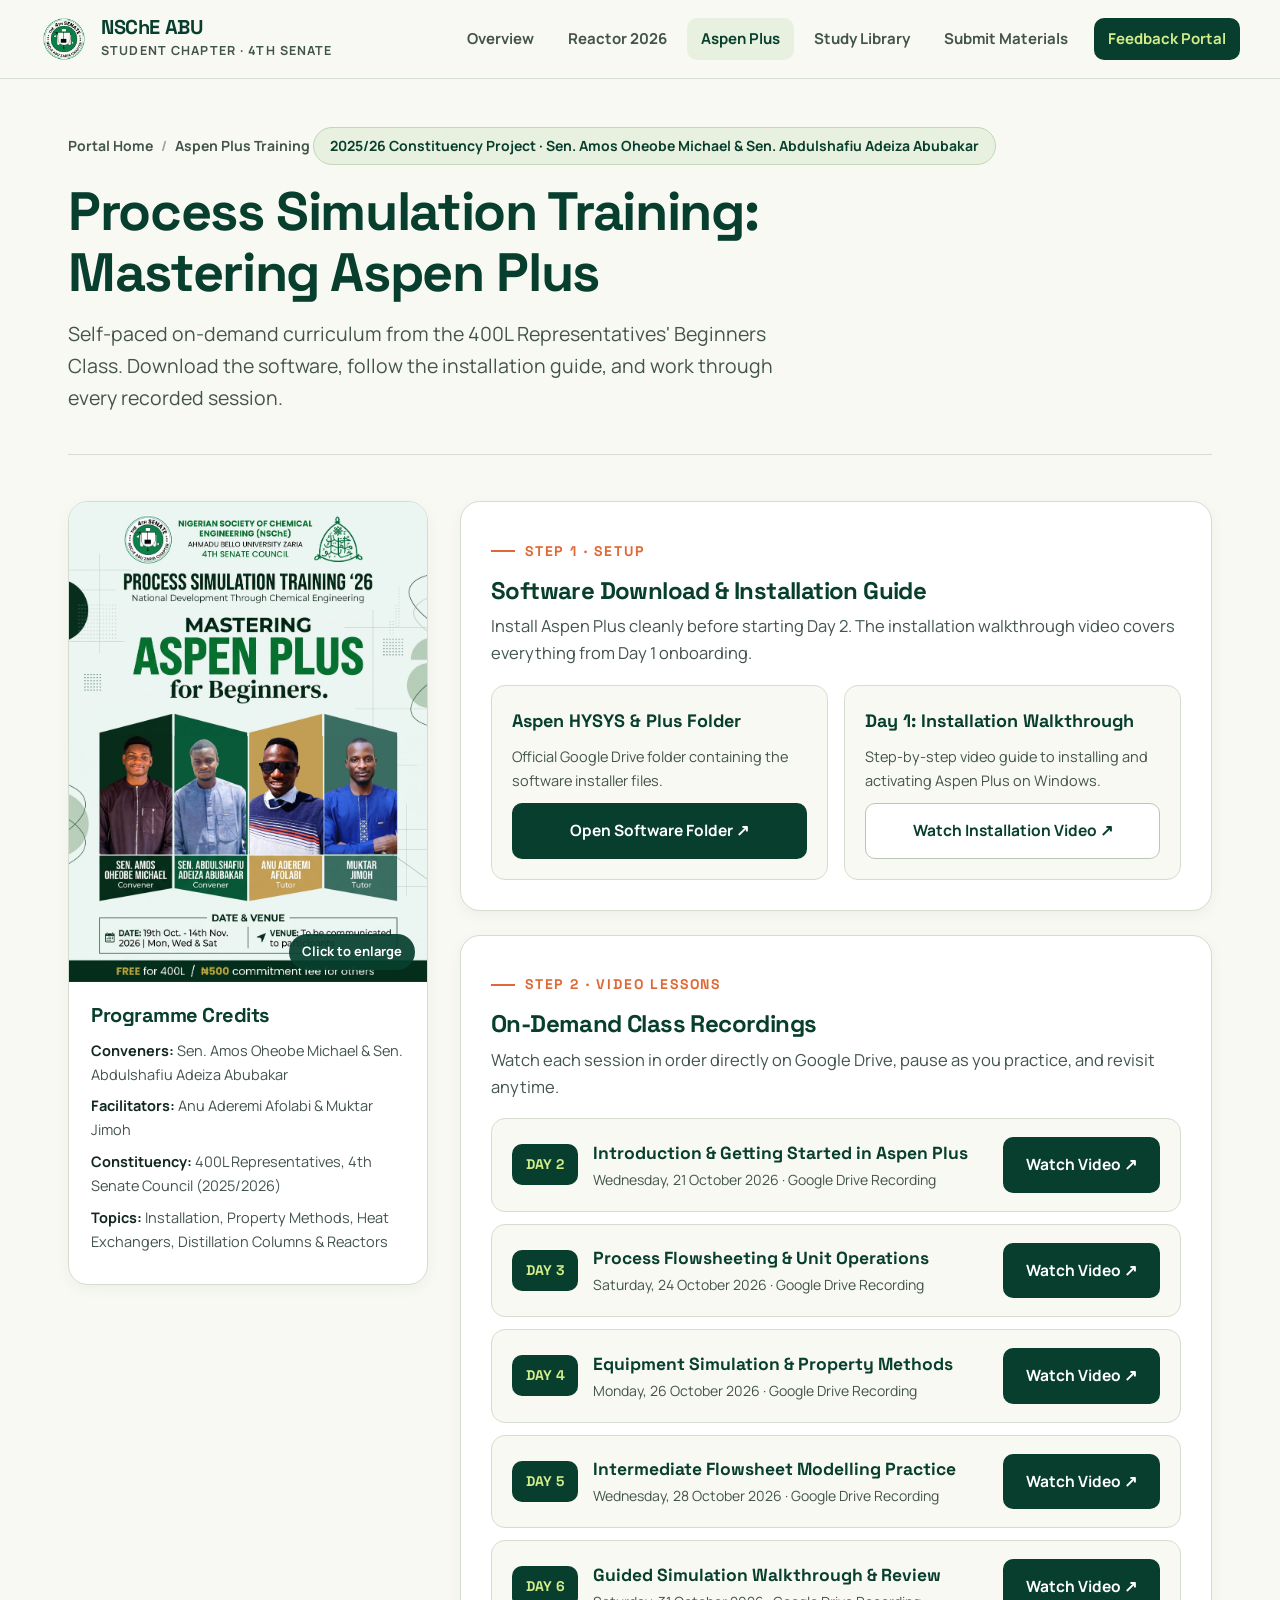
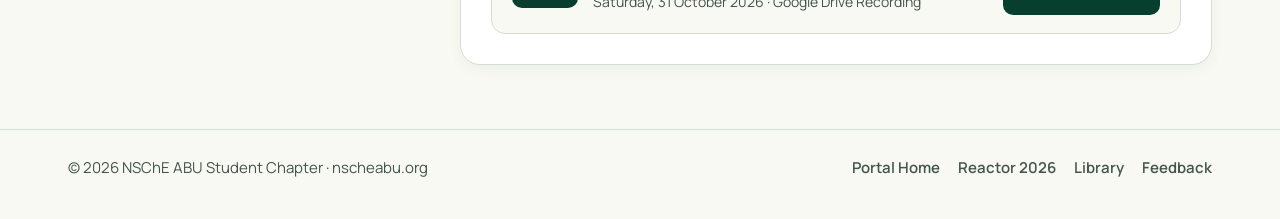
==== aspen.html @ cc76422b "Build multi-page NSChE ABU platform with live share flyer, Networker catalogue, and R2 submission po" ====
<!DOCTYPE html>
<html lang="en">
<head>
  <meta charset="UTF-8">
  <meta name="viewport" content="width=device-width, initial-scale=1.0">
  <meta name="theme-color" content="#073e2d">
  <title>Aspen Plus Process Simulation Training | NSChE ABU</title>
  <meta name="description" content="On-demand Process Simulation Training: Mastering Aspen Plus for Beginners — 2025/26 Constituency Project by Sen. Amos Oheobe Michael and Sen. Abdulshafiu Adeiza Abubakar.">
  <link rel="canonical" href="https://nscheabu.org/aspen">
  <link rel="icon" href="assets/parliament.jpg">
  <link rel="stylesheet" href="assets/styles.css">
  <style>
    .aspen-layout {
      padding: 46px 0 64px;
      display: grid;
      grid-template-columns: 360px 1fr;
      gap: 32px;
      align-items: start;
    }
    .flyer-card {
      background: var(--surface);
      border: 1px solid var(--line);
      border-radius: var(--radius-lg);
      overflow: hidden;
      position: sticky;
      top: 96px;
      box-shadow: var(--shadow-sm);
    }
    .flyer-btn {
      display: block;
      width: 100%;
      padding: 0;
      border: 0;
      background: #0d2b20;
      position: relative;
      overflow: hidden;
    }
    .flyer-btn img { width: 100%; transition: transform 0.25s ease; }
    .flyer-btn:hover img { transform: scale(1.02); }
    .zoom-pill {
      position: absolute;
      bottom: 12px;
      right: 12px;
      background: rgba(7, 62, 45, 0.92);
      color: #ffffff;
      padding: 7px 13px;
      border-radius: 999px;
      font-size: 13px;
      font-weight: 700;
    }
    .flyer-meta { padding: 22px; }
    .flyer-meta h3 { font-size: 20px; margin: 0 0 12px; }
    .meta-row { font-size: 14.5px; color: var(--muted); margin-bottom: 8px; }
    .meta-row strong { color: var(--ink); }

    .course-stack { display: grid; gap: 24px; }
    .setup-grid {
      display: grid;
      grid-template-columns: repeat(2, minmax(0, 1fr));
      gap: 16px;
      margin-top: 18px;
    }
    .setup-card {
      background: var(--paper);
      border: 1px solid var(--line);
      border-radius: var(--radius-md);
      padding: 20px;
      display: flex;
      flex-direction: column;
      gap: 10px;
    }
    .setup-card strong { font-family: 'Space Grotesk', sans-serif; font-size: 18px; color: var(--green); }
    .setup-card span { font-size: 14.5px; color: var(--muted); }
    .setup-card .btn { margin-top: auto; width: 100%; }

    .video-list { display: grid; gap: 12px; margin-top: 18px; }
    .video-item {
      display: flex;
      align-items: center;
      justify-content: space-between;
      gap: 16px;
      padding: 18px 20px;
      background: var(--paper);
      border: 1px solid var(--line);
      border-radius: var(--radius-md);
      transition: border-color 0.18s ease, background 0.18s ease;
    }
    .video-item:hover { border-color: var(--green-mid); background: #eff4e8; }
    .video-info { display: flex; align-items: center; gap: 15px; }
    .day-badge {
      min-width: 66px;
      text-align: center;
      padding: 9px 10px;
      border-radius: 10px;
      background: var(--green);
      color: var(--lime);
      font-family: 'Space Grotesk', sans-serif;
      font-size: 14px;
      font-weight: 700;
      flex-shrink: 0;
    }
    .video-title { font-family: 'Space Grotesk', sans-serif; font-size: 17.5px; font-weight: 700; color: var(--green); display: block; }
    .video-sub { font-size: 14px; color: var(--muted); display: block; }

    @media (max-width: 960px) {
      .aspen-layout { grid-template-columns: 1fr; }
      .flyer-card { position: static; max-width: 440px; }
    }
    @media (max-width: 640px) {
      .setup-grid { grid-template-columns: 1fr; }
      .video-item { flex-direction: column; align-items: flex-start; }
      .video-item .btn { width: 100%; }
    }
  </style>
</head>
<body>
  <header class="site-header">
    <div class="container header-inner">
      <a class="brand" href="/portal">
        <img src="assets/parliament.jpg" alt="4th Senate Council, NSChE ABU Zaria">
        <span>
          <strong class="brand-title">NSChE ABU</strong>
          <small class="brand-sub">Student Chapter · 4th Senate</small>
        </span>
      </a>
      <button class="menu-toggle" id="menu-toggle" type="button" aria-label="Toggle menu" aria-expanded="false">
        <svg viewBox="0 0 24 24" fill="none" stroke="currentColor" stroke-width="2"><path d="M4 7h16M4 12h16M4 17h16"/></svg>
      </button>
      <nav class="site-nav" id="site-nav" aria-label="Primary navigation">
        <a href="/portal">Overview</a>
        <a href="/reactor">Reactor 2026</a>
        <a href="/aspen" class="active">Aspen Plus</a>
        <a href="/library">Study Library</a>
        <a href="/submit">Submit Materials</a>
        <a href="/feedback" class="nav-cta">Feedback Portal</a>
      </nav>
    </div>
  </header>

  <main class="container">
    <section class="page-hero">
      <div class="breadcrumb"><a href="/portal">Portal Home</a> <span aria-hidden="true">/</span> <span>Aspen Plus Training</span></div>
      <div class="credit-pill">2025/26 Constituency Project · Sen. Amos Oheobe Michael &amp; Sen. Abdulshafiu Adeiza Abubakar</div>
      <h1>Process Simulation Training: Mastering Aspen Plus</h1>
      <p class="lead">Self-paced on-demand curriculum from the 400L Representatives' Beginners Class. Download the software, follow the installation guide, and work through every recorded session.</p>
    </section>

    <section class="aspen-layout">
      <aside class="flyer-card">
        <button class="flyer-btn" type="button" id="open-flyer" aria-label="Enlarge training flyer">
          <img src="assets/aspen-flyer.jpg" alt="Process Simulation Training '26 — Mastering Aspen Plus for Beginners official flyer">
          <span class="zoom-pill">Click to enlarge</span>
        </button>
        <div class="flyer-meta">
          <h3>Programme Credits</h3>
          <div class="meta-row"><strong>Conveners:</strong> Sen. Amos Oheobe Michael &amp; Sen. Abdulshafiu Adeiza Abubakar</div>
          <div class="meta-row"><strong>Facilitators:</strong> Anu Aderemi Afolabi &amp; Muktar Jimoh</div>
          <div class="meta-row"><strong>Constituency:</strong> 400L Representatives, 4th Senate Council (2025/2026)</div>
          <div class="meta-row"><strong>Topics:</strong> Installation, Property Methods, Heat Exchangers, Distillation Columns &amp; Reactors</div>
        </div>
      </aside>

      <div class="course-stack">
        <div class="surface-card">
          <div class="eyebrow">Step 1 · Setup</div>
          <h2 style="margin:0 0 8px; font-size:24px;">Software Download &amp; Installation Guide</h2>
          <p style="margin:0; color:var(--muted);">Install Aspen Plus cleanly before starting Day 2. The installation walkthrough video covers everything from Day 1 onboarding.</p>

          <div class="setup-grid">
            <div class="setup-card">
              <strong>Aspen HYSYS &amp; Plus Folder</strong>
              <span>Official Google Drive folder containing the software installer files.</span>
              <a class="btn btn-primary" href="https://drive.google.com/drive/folders/1dcPQ85crH-reZQr51jI_N2-OMOsZdmQL?usp=drive_link" target="_blank" rel="noopener noreferrer">Open Software Folder ↗</a>
            </div>
            <div class="setup-card">
              <strong>Day 1: Installation Walkthrough</strong>
              <span>Step-by-step video guide to installing and activating Aspen Plus on Windows.</span>
              <a class="btn btn-secondary" href="https://drive.google.com/file/d/1r5Dppnak1qmbiyv0zVC3LcIEsXkKtmCa/view?usp=sharing" target="_blank" rel="noopener noreferrer">Watch Installation Video ↗</a>
            </div>
          </div>
        </div>

        <div class="surface-card">
          <div class="eyebrow">Step 2 · Video Lessons</div>
          <h2 style="margin:0 0 8px; font-size:24px;">On-Demand Class Recordings</h2>
          <p style="margin:0; color:var(--muted);">Watch each session in order directly on Google Drive, pause as you practice, and revisit anytime.</p>

          <div class="video-list">
            <div class="video-item">
              <div class="video-info">
                <span class="day-badge">DAY 2</span>
                <div>
                  <span class="video-title">Introduction &amp; Getting Started in Aspen Plus</span>
                  <span class="video-sub">Wednesday, 21 October 2026 · Google Drive Recording</span>
                </div>
              </div>
              <a class="btn btn-primary" href="https://drive.google.com/file/d/1I8m_96QIARfTsNIJGgQcbL-wTsrNFKC9/view?usp=drivesdk" target="_blank" rel="noopener noreferrer">Watch Video ↗</a>
            </div>

            <div class="video-item">
              <div class="video-info">
                <span class="day-badge">DAY 3</span>
                <div>
                  <span class="video-title">Process Flowsheeting &amp; Unit Operations</span>
                  <span class="video-sub">Saturday, 24 October 2026 · Google Drive Recording</span>
                </div>
              </div>
              <a class="btn btn-primary" href="https://drive.google.com/file/d/1PqNSqU7HLkPXmFqzxGaYs_lEoEwLUfha/view?usp=drivesdk" target="_blank" rel="noopener noreferrer">Watch Video ↗</a>
            </div>

            <div class="video-item">
              <div class="video-info">
                <span class="day-badge">DAY 4</span>
                <div>
                  <span class="video-title">Equipment Simulation &amp; Property Methods</span>
                  <span class="video-sub">Monday, 26 October 2026 · Google Drive Recording</span>
                </div>
              </div>
              <a class="btn btn-primary" href="https://drive.google.com/file/d/1Q1H2U1e0AopoNmAdwpP_WrVVmf7OgQuS/view?usp=drivesdk" target="_blank" rel="noopener noreferrer">Watch Video ↗</a>
            </div>

            <div class="video-item">
              <div class="video-info">
                <span class="day-badge">DAY 5</span>
                <div>
                  <span class="video-title">Intermediate Flowsheet Modelling Practice</span>
                  <span class="video-sub">Wednesday, 28 October 2026 · Google Drive Recording</span>
                </div>
              </div>
              <a class="btn btn-primary" href="https://drive.google.com/file/d/1vAtVlZqHjtX_nznTPYUTou9u3xbHw517/view?usp=drivesdk" target="_blank" rel="noopener noreferrer">Watch Video ↗</a>
            </div>

            <div class="video-item">
              <div class="video-info">
                <span class="day-badge">DAY 6</span>
                <div>
                  <span class="video-title">Guided Simulation Walkthrough &amp; Review</span>
                  <span class="video-sub">Saturday, 31 October 2026 · Google Drive Recording</span>
                </div>
              </div>
              <a class="btn btn-primary" href="https://drive.google.com/file/d/1xRFmtrDJiahxNEemplMcYujIHNgZti0q/view?usp=drivesdk" target="_blank" rel="noopener noreferrer">Watch Video ↗</a>
            </div>
          </div>
        </div>
      </div>
    </section>
  </main>

  <footer class="site-footer">
    <div class="container footer-inner">
      <span>© 2026 NSChE ABU Student Chapter · nscheabu.org</span>
      <div class="footer-links">
        <a href="/portal">Portal Home</a>
        <a href="/reactor">Reactor 2026</a>
        <a href="/library">Library</a>
        <a href="/feedback">Feedback</a>
      </div>
    </div>
  </footer>

  <dialog id="flyer-modal" aria-labelledby="flyer-modal-title">
    <div class="dialog-head">
      <h3 id="flyer-modal-title">Process Simulation Training '26 Flyer</h3>
      <button class="close-btn" type="button" id="close-flyer-modal" aria-label="Close">×</button>
    </div>
    <img src="assets/aspen-flyer.jpg" alt="Process Simulation Training '26 official flyer" style="border-radius:12px;">
  </dialog>

  <script src="assets/site.js"></script>
  <script>
    const flyerModal = document.getElementById('flyer-modal');
    document.getElementById('open-flyer').addEventListener('click', () => flyerModal.showModal());
    document.getElementById('close-flyer-modal').addEventListener('click', () => flyerModal.close());
    flyerModal.addEventListener('click', (e) => { if (e.target === flyerModal) flyerModal.close(); });
  </script>
</body>
</html>
---- assets/styles.css ----
/* NSChE ABU Student Chapter — Editorial Design System */
@font-face { font-family: 'Manrope'; font-style: normal; font-weight: 400; font-display: swap; src: url('manrope-400.ttf') format('truetype'); }
@font-face { font-family: 'Manrope'; font-style: normal; font-weight: 500; font-display: swap; src: url('manrope-500.ttf') format('truetype'); }
@font-face { font-family: 'Manrope'; font-style: normal; font-weight: 600; font-display: swap; src: url('manrope-600.ttf') format('truetype'); }
@font-face { font-family: 'Manrope'; font-style: normal; font-weight: 700; font-display: swap; src: url('manrope-700.ttf') format('truetype'); }
@font-face { font-family: 'Manrope'; font-style: normal; font-weight: 800; font-display: swap; src: url('manrope-800.ttf') format('truetype'); }
@font-face { font-family: 'Space Grotesk'; font-style: normal; font-weight: 400; font-display: swap; src: url('space-400.ttf') format('truetype'); }
@font-face { font-family: 'Space Grotesk'; font-style: normal; font-weight: 500; font-display: swap; src: url('space-500.ttf') format('truetype'); }
@font-face { font-family: 'Space Grotesk'; font-style: normal; font-weight: 600; font-display: swap; src: url('space-600.ttf') format('truetype'); }
@font-face { font-family: 'Space Grotesk'; font-style: normal; font-weight: 700; font-display: swap; src: url('space-700.ttf') format('truetype'); }

:root {
  --paper: #f8f9f3;
  --paper-alt: #f0f3e8;
  --surface: #ffffff;
  --green: #073e2d;
  --green-deep: #052c20;
  --green-mid: #0f5c42;
  --green-soft: #e8f1df;
  --ink: #11261e;
  --muted: #42544b;
  --subtle: #5c6e65;
  --lime: #d4ed8b;
  --lime-bright: #e2f6a6;
  --orange: #df6936;
  --orange-soft: #fbece4;
  --line: #d4ddd0;
  --line-strong: #b9c7b4;
  --radius-xl: 26px;
  --radius-lg: 20px;
  --radius-md: 14px;
  --radius-sm: 10px;
  --shadow-sm: 0 4px 14px rgba(7, 62, 45, 0.05);
  --shadow-md: 0 14px 36px rgba(7, 62, 45, 0.09);
  --shadow-lg: 0 24px 60px rgba(7, 62, 45, 0.16);
}

*, *::before, *::after { box-sizing: border-box; }
html { scroll-behavior: smooth; scroll-padding-top: 88px; }
body {
  margin: 0;
  background: var(--paper);
  color: var(--ink);
  font-family: 'Manrope', -apple-system, BlinkMacSystemFont, 'Segoe UI', sans-serif;
  font-size: 16.5px;
  line-height: 1.65;
  -webkit-font-smoothing: antialiased;
  text-rendering: optimizeLegibility;
}

img { max-width: 100%; display: block; }
a { color: inherit; text-decoration: none; }
button, input, select, textarea { font: inherit; }
button { cursor: pointer; }
button:focus-visible, a:focus-visible, input:focus-visible, select:focus-visible, textarea:focus-visible {
  outline: 3px solid var(--orange);
  outline-offset: 3px;
}

.container {
  max-width: 1200px;
  margin: 0 auto;
  padding: 0 28px;
}

.sr-only {
  position: absolute;
  width: 1px;
  height: 1px;
  padding: 0;
  margin: -1px;
  overflow: hidden;
  clip: rect(0, 0, 0, 0);
  white-space: nowrap;
  border: 0;
}

/* Header & Navigation */
.site-header {
  position: sticky;
  top: 0;
  z-index: 30;
  background: rgba(248, 249, 243, 0.94);
  backdrop-filter: blur(12px);
  border-bottom: 1px solid var(--line);
}
.header-inner {
  display: flex;
  align-items: center;
  justify-content: space-between;
  gap: 20px;
  padding: 15px 0;
}
.brand {
  display: flex;
  align-items: center;
  gap: 13px;
  flex-shrink: 0;
}
.brand img {
  width: 48px;
  height: 48px;
  border-radius: 50%;
  object-fit: cover;
  mix-blend-mode: multiply;
}
.brand-title {
  font-family: 'Space Grotesk', sans-serif;
  font-size: 20px;
  font-weight: 700;
  letter-spacing: -0.02em;
  color: var(--green);
  display: block;
  line-height: 1.15;
}
.brand-sub {
  display: block;
  font-size: 12.5px;
  font-weight: 700;
  letter-spacing: 0.09em;
  text-transform: uppercase;
  color: var(--muted);
  margin-top: 2px;
}

.site-nav {
  display: flex;
  align-items: center;
  gap: 6px;
}
.site-nav a {
  padding: 9px 14px;
  border-radius: 10px;
  font-size: 15px;
  font-weight: 700;
  color: var(--muted);
  transition: color 0.16s ease, background 0.16s ease;
  white-space: nowrap;
}
.site-nav a:hover {
  color: var(--green);
  background: var(--green-soft);
}
.site-nav a.active {
  color: var(--green);
  background: var(--green-soft);
}
.site-nav a.nav-cta {
  background: var(--green);
  color: var(--lime);
  margin-left: 6px;
}
.site-nav a.nav-cta:hover {
  background: var(--green-mid);
  color: #ffffff;
}

.menu-toggle {
  display: none;
  width: 44px;
  height: 44px;
  border-radius: 10px;
  border: 1px solid var(--line-strong);
  background: var(--surface);
  color: var(--green);
  align-items: center;
  justify-content: center;
}
.menu-toggle svg { width: 22px; height: 22px; }

/* Breadcrumb / Page Hero */
.page-hero {
  padding: 48px 0 40px;
  border-bottom: 1px solid var(--line);
}
.breadcrumb {
  display: inline-flex;
  align-items: center;
  gap: 8px;
  font-size: 14px;
  font-weight: 700;
  color: var(--muted);
  margin-bottom: 18px;
}
.breadcrumb a:hover { color: var(--green); text-decoration: underline; }
.breadcrumb span[aria-hidden="true"] { opacity: 0.5; }

.eyebrow {
  display: inline-flex;
  align-items: center;
  gap: 10px;
  font-family: 'Space Grotesk', sans-serif;
  font-size: 14px;
  font-weight: 700;
  letter-spacing: 0.13em;
  text-transform: uppercase;
  color: var(--orange);
  margin-bottom: 14px;
}
.eyebrow::before {
  content: '';
  width: 24px;
  height: 2px;
  background: var(--orange);
}
.credit-pill {
  display: inline-flex;
  align-items: center;
  gap: 8px;
  background: var(--green-soft);
  color: var(--green);
  border: 1px solid #c4d5b9;
  padding: 8px 16px;
  border-radius: 999px;
  font-size: 14px;
  font-weight: 700;
  margin-bottom: 16px;
  line-height: 1.4;
}

h1, h2, h3, h4 {
  font-family: 'Space Grotesk', sans-serif;
  color: var(--green);
  letter-spacing: -0.025em;
  line-height: 1.14;
}
.page-hero h1 {
  font-size: clamp(34px, 5vw, 54px);
  font-weight: 700;
  margin: 0 0 14px;
  max-width: 820px;
}
.page-hero p.lead {
  font-size: clamp(17px, 2vw, 19.5px);
  color: var(--muted);
  margin: 0;
  max-width: 720px;
  line-height: 1.65;
}

/* Buttons */
.btn {
  display: inline-flex;
  align-items: center;
  justify-content: center;
  gap: 10px;
  padding: 14px 22px;
  border-radius: 10px;
  font-size: 15.5px;
  font-weight: 700;
  border: 1px solid transparent;
  transition: transform 0.18s ease, background 0.18s ease, border-color 0.18s ease, box-shadow 0.18s ease;
  text-align: center;
}
.btn:hover:not(:disabled) { transform: translateY(-2px); }
.btn:disabled { opacity: 0.65; cursor: not-allowed; }
.btn-primary { background: var(--green); color: #ffffff; }
.btn-primary:hover:not(:disabled) { background: var(--green-mid); }
.btn-secondary { background: var(--surface); color: var(--green); border-color: var(--line-strong); }
.btn-secondary:hover:not(:disabled) { background: var(--green-soft); border-color: var(--green-mid); }
.btn-lime { background: var(--lime); color: var(--green); }
.btn-lime:hover:not(:disabled) { background: var(--lime-bright); }
.btn-ghost { background: rgba(255, 255, 255, 0.1); color: #ffffff; border-color: rgba(255, 255, 255, 0.3); }
.btn-ghost:hover:not(:disabled) { background: rgba(255, 255, 255, 0.18); }
.btn svg { width: 18px; height: 18px; flex-shrink: 0; }

/* Cards & Surfaces */
.surface-card {
  background: var(--surface);
  border: 1px solid var(--line);
  border-radius: var(--radius-lg);
  padding: 30px;
  box-shadow: var(--shadow-sm);
}

/* Affiliations & Footer */
.affiliations-bar {
  border-top: 1px solid var(--line);
  padding: 32px 0;
  display: flex;
  align-items: center;
  justify-content: space-between;
  gap: 24px;
  flex-wrap: wrap;
}
.aff-copy { font-size: 16px; color: var(--muted); font-weight: 500; }
.aff-copy strong { color: var(--green); font-weight: 700; }
.aff-logos { display: flex; align-items: center; gap: 24px; flex-wrap: wrap; }
.aff-logos img { object-fit: contain; mix-blend-mode: multiply; }
.aff-logos .logo-nsche { height: 44px; width: auto; }
.aff-logos .logo-abu { height: 42px; width: auto; }
.aff-logos .logo-senate { height: 46px; width: 46px; border-radius: 50%; }
.divider { width: 1px; height: 28px; background: var(--line); }

.site-footer {
  border-top: 1px solid var(--line);
  padding: 26px 0 38px;
  font-size: 15px;
  color: var(--muted);
}
.footer-inner {
  display: flex;
  align-items: center;
  justify-content: space-between;
  gap: 16px;
  flex-wrap: wrap;
}
.footer-links {
  display: flex;
  flex-wrap: wrap;
  gap: 18px;
  font-weight: 600;
}
.footer-links a:hover { color: var(--green); text-decoration: underline; }

/* Dialogs & Toast */
dialog {
  border: 1px solid var(--line);
  border-radius: 20px;
  padding: 28px;
  max-width: 680px;
  width: calc(100% - 32px);
  background: var(--paper);
  color: var(--ink);
  box-shadow: 0 24px 80px rgba(0, 0, 0, 0.35);
}
dialog::backdrop {
  background: rgba(5, 44, 32, 0.74);
  backdrop-filter: blur(6px);
}
.dialog-head {
  display: flex;
  align-items: center;
  justify-content: space-between;
  gap: 16px;
  margin-bottom: 18px;
}
.dialog-head h3 { font-size: 22px; margin: 0; }
.close-btn {
  width: 38px;
  height: 38px;
  border-radius: 50%;
  border: 1px solid var(--line-strong);
  background: var(--surface);
  color: var(--green);
  font-size: 22px;
  line-height: 1;
  display: grid;
  place-items: center;
  flex-shrink: 0;
}

.toast {
  position: fixed;
  bottom: 24px;
  left: 50%;
  transform: translate(-50%, 16px);
  background: var(--green);
  color: #ffffff;
  border: 1px solid rgba(212, 237, 139, 0.45);
  border-radius: 12px;
  padding: 14px 22px;
  font-size: 15px;
  font-weight: 600;
  box-shadow: 0 12px 32px rgba(0, 0, 0, 0.24);
  opacity: 0;
  pointer-events: none;
  transition: opacity 0.25s ease, transform 0.25s ease;
  z-index: 60;
  max-width: 92vw;
  text-align: center;
}
.toast.show { opacity: 1; transform: translate(-50%, 0); }

/* Mobile Nav */
@media (max-width: 920px) {
  .menu-toggle { display: inline-flex; }
  .site-nav {
    display: none;
    position: absolute;
    top: 100%;
    left: 0;
    right: 0;
    background: var(--paper);
    border-bottom: 1px solid var(--line);
    padding: 16px 24px 22px;
    flex-direction: column;
    align-items: stretch;
    gap: 6px;
    box-shadow: var(--shadow-md);
  }
  .site-nav.open { display: flex; }
  .site-nav a { padding: 12px 14px; font-size: 16px; }
  .site-nav a.nav-cta { margin-left: 0; text-align: center; margin-top: 6px; }
}
@media (max-width: 600px) {
  .container { padding: 0 18px; }
  .surface-card { padding: 22px 18px; }
  .divider { display: none; }
}
@media (prefers-reduced-motion: reduce) {
  *, *::before, *::after { animation: none !important; transition: none !important; }
}
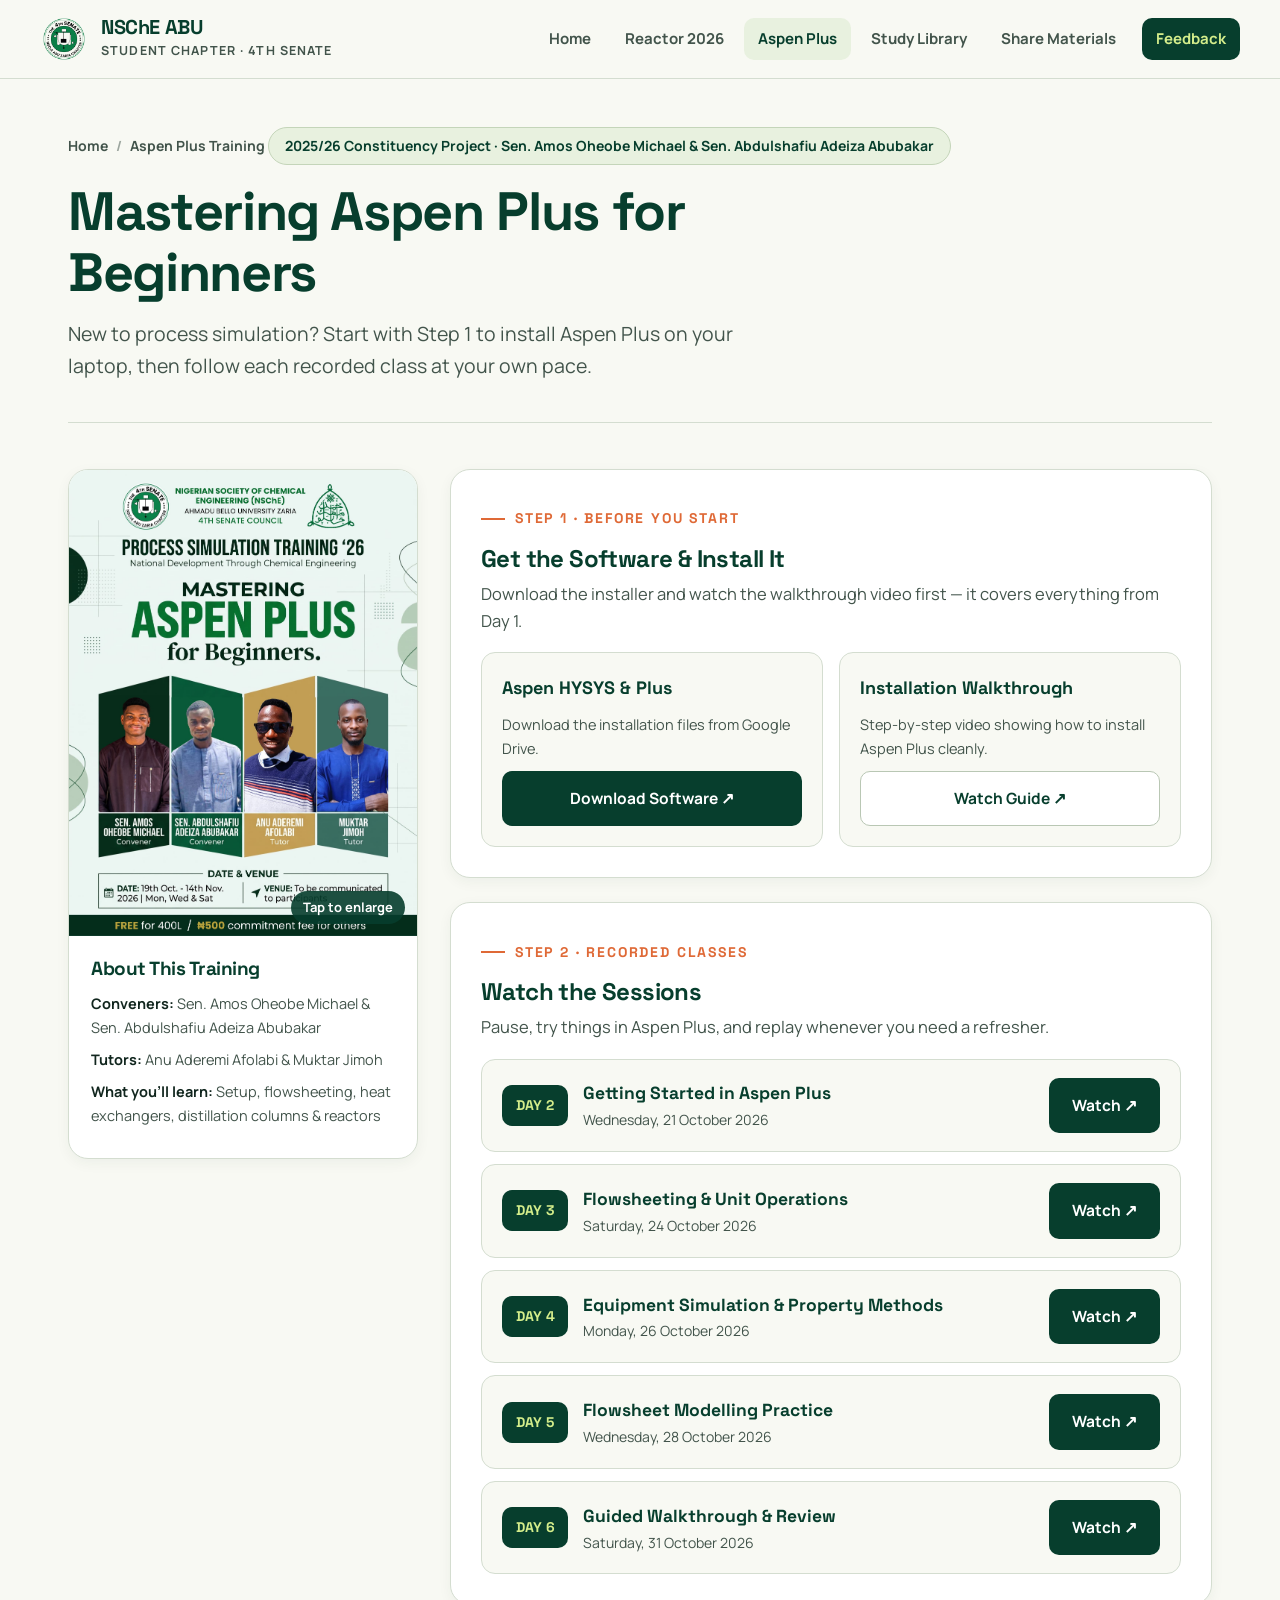
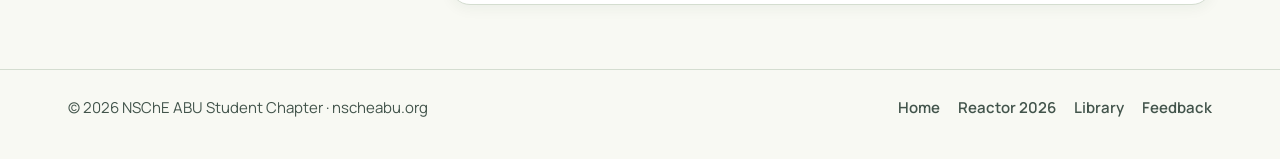
==== commit b468b6b5: "Remove all technical jargon and clutter sitewide for warm, student-first UX" ====
--- a/aspen.html
+++ b/aspen.html
@@ -13,61 +13,29 @@
     .aspen-layout {
       padding: 46px 0 64px;
       display: grid;
-      grid-template-columns: 360px 1fr;
+      grid-template-columns: 350px 1fr;
       gap: 32px;
       align-items: start;
     }
     .flyer-card {
-      background: var(--surface);
-      border: 1px solid var(--line);
-      border-radius: var(--radius-lg);
-      overflow: hidden;
-      position: sticky;
-      top: 96px;
-      box-shadow: var(--shadow-sm);
-    }
-    .flyer-btn {
-      display: block;
-      width: 100%;
-      padding: 0;
-      border: 0;
-      background: #0d2b20;
-      position: relative;
-      overflow: hidden;
-    }
+      background: var(--surface); border: 1px solid var(--line);
+      border-radius: var(--radius-lg); overflow: hidden;
+      position: sticky; top: 96px; box-shadow: var(--shadow-sm);
+    }
+    .flyer-btn { display: block; width: 100%; padding: 0; border: 0; background: #0d2b20; position: relative; overflow: hidden; }
     .flyer-btn img { width: 100%; transition: transform 0.25s ease; }
     .flyer-btn:hover img { transform: scale(1.02); }
-    .zoom-pill {
-      position: absolute;
-      bottom: 12px;
-      right: 12px;
-      background: rgba(7, 62, 45, 0.92);
-      color: #ffffff;
-      padding: 7px 13px;
-      border-radius: 999px;
-      font-size: 13px;
-      font-weight: 700;
-    }
+    .zoom-pill { position: absolute; bottom: 12px; right: 12px; background: rgba(7, 62, 45, 0.9); color: #ffffff; padding: 6px 12px; border-radius: 999px; font-size: 13px; font-weight: 700; }
     .flyer-meta { padding: 22px; }
-    .flyer-meta h3 { font-size: 20px; margin: 0 0 12px; }
+    .flyer-meta h3 { font-size: 19px; margin: 0 0 12px; }
     .meta-row { font-size: 14.5px; color: var(--muted); margin-bottom: 8px; }
     .meta-row strong { color: var(--ink); }
 
     .course-stack { display: grid; gap: 24px; }
-    .setup-grid {
-      display: grid;
-      grid-template-columns: repeat(2, minmax(0, 1fr));
-      gap: 16px;
-      margin-top: 18px;
-    }
+    .setup-grid { display: grid; grid-template-columns: repeat(2, minmax(0, 1fr)); gap: 16px; margin-top: 18px; }
     .setup-card {
-      background: var(--paper);
-      border: 1px solid var(--line);
-      border-radius: var(--radius-md);
-      padding: 20px;
-      display: flex;
-      flex-direction: column;
-      gap: 10px;
+      background: var(--paper); border: 1px solid var(--line); border-radius: var(--radius-md);
+      padding: 20px; display: flex; flex-direction: column; gap: 10px;
     }
     .setup-card strong { font-family: 'Space Grotesk', sans-serif; font-size: 18px; color: var(--green); }
     .setup-card span { font-size: 14.5px; color: var(--muted); }
@@ -75,42 +43,22 @@
 
     .video-list { display: grid; gap: 12px; margin-top: 18px; }
     .video-item {
-      display: flex;
-      align-items: center;
-      justify-content: space-between;
-      gap: 16px;
-      padding: 18px 20px;
-      background: var(--paper);
-      border: 1px solid var(--line);
-      border-radius: var(--radius-md);
-      transition: border-color 0.18s ease, background 0.18s ease;
+      display: flex; align-items: center; justify-content: space-between; gap: 16px;
+      padding: 18px 20px; background: var(--paper); border: 1px solid var(--line);
+      border-radius: var(--radius-md); transition: border-color 0.16s ease, background 0.16s ease;
     }
     .video-item:hover { border-color: var(--green-mid); background: #eff4e8; }
     .video-info { display: flex; align-items: center; gap: 15px; }
     .day-badge {
-      min-width: 66px;
-      text-align: center;
-      padding: 9px 10px;
-      border-radius: 10px;
-      background: var(--green);
-      color: var(--lime);
-      font-family: 'Space Grotesk', sans-serif;
-      font-size: 14px;
-      font-weight: 700;
-      flex-shrink: 0;
+      min-width: 66px; text-align: center; padding: 9px 10px; border-radius: 10px;
+      background: var(--green); color: var(--lime); font-family: 'Space Grotesk', sans-serif;
+      font-size: 14px; font-weight: 700; flex-shrink: 0;
     }
     .video-title { font-family: 'Space Grotesk', sans-serif; font-size: 17.5px; font-weight: 700; color: var(--green); display: block; }
     .video-sub { font-size: 14px; color: var(--muted); display: block; }
 
-    @media (max-width: 960px) {
-      .aspen-layout { grid-template-columns: 1fr; }
-      .flyer-card { position: static; max-width: 440px; }
-    }
-    @media (max-width: 640px) {
-      .setup-grid { grid-template-columns: 1fr; }
-      .video-item { flex-direction: column; align-items: flex-start; }
-      .video-item .btn { width: 100%; }
-    }
+    @media (max-width: 960px) { .aspen-layout { grid-template-columns: 1fr; } .flyer-card { position: static; max-width: 440px; } }
+    @media (max-width: 640px) { .setup-grid { grid-template-columns: 1fr; } .video-item { flex-direction: column; align-items: flex-start; } .video-item .btn { width: 100%; } }
   </style>
 </head>
 <body>
@@ -127,85 +75,84 @@
         <svg viewBox="0 0 24 24" fill="none" stroke="currentColor" stroke-width="2"><path d="M4 7h16M4 12h16M4 17h16"/></svg>
       </button>
       <nav class="site-nav" id="site-nav" aria-label="Primary navigation">
-        <a href="/portal">Overview</a>
+        <a href="/portal">Home</a>
         <a href="/reactor">Reactor 2026</a>
         <a href="/aspen" class="active">Aspen Plus</a>
         <a href="/library">Study Library</a>
-        <a href="/submit">Submit Materials</a>
-        <a href="/feedback" class="nav-cta">Feedback Portal</a>
+        <a href="/submit">Share Materials</a>
+        <a href="/feedback" class="nav-cta">Feedback</a>
       </nav>
     </div>
   </header>
 
   <main class="container">
     <section class="page-hero">
-      <div class="breadcrumb"><a href="/portal">Portal Home</a> <span aria-hidden="true">/</span> <span>Aspen Plus Training</span></div>
+      <div class="breadcrumb"><a href="/portal">Home</a> <span aria-hidden="true">/</span> <span>Aspen Plus Training</span></div>
       <div class="credit-pill">2025/26 Constituency Project · Sen. Amos Oheobe Michael &amp; Sen. Abdulshafiu Adeiza Abubakar</div>
-      <h1>Process Simulation Training: Mastering Aspen Plus</h1>
-      <p class="lead">Self-paced on-demand curriculum from the 400L Representatives' Beginners Class. Download the software, follow the installation guide, and work through every recorded session.</p>
+      <h1>Mastering Aspen Plus for Beginners</h1>
+      <p class="lead">New to process simulation? Start with Step 1 to install Aspen Plus on your laptop, then follow each recorded class at your own pace.</p>
     </section>
 
     <section class="aspen-layout">
       <aside class="flyer-card">
         <button class="flyer-btn" type="button" id="open-flyer" aria-label="Enlarge training flyer">
-          <img src="assets/aspen-flyer.jpg" alt="Process Simulation Training '26 — Mastering Aspen Plus for Beginners official flyer">
-          <span class="zoom-pill">Click to enlarge</span>
+          <img src="assets/aspen-flyer.jpg" alt="Process Simulation Training '26 — Mastering Aspen Plus for Beginners">
+          <span class="zoom-pill">Tap to enlarge</span>
         </button>
         <div class="flyer-meta">
-          <h3>Programme Credits</h3>
+          <h3>About This Training</h3>
           <div class="meta-row"><strong>Conveners:</strong> Sen. Amos Oheobe Michael &amp; Sen. Abdulshafiu Adeiza Abubakar</div>
-          <div class="meta-row"><strong>Facilitators:</strong> Anu Aderemi Afolabi &amp; Muktar Jimoh</div>
-          <div class="meta-row"><strong>Constituency:</strong> 400L Representatives, 4th Senate Council (2025/2026)</div>
-          <div class="meta-row"><strong>Topics:</strong> Installation, Property Methods, Heat Exchangers, Distillation Columns &amp; Reactors</div>
+          <div class="meta-row"><strong>Tutors:</strong> Anu Aderemi Afolabi &amp; Muktar Jimoh</div>
+          <div class="meta-row"><strong>What you'll learn:</strong> Setup, flowsheeting, heat exchangers, distillation columns &amp; reactors</div>
         </div>
       </aside>
 
       <div class="course-stack">
         <div class="surface-card">
-          <div class="eyebrow">Step 1 · Setup</div>
-          <h2 style="margin:0 0 8px; font-size:24px;">Software Download &amp; Installation Guide</h2>
-          <p style="margin:0; color:var(--muted);">Install Aspen Plus cleanly before starting Day 2. The installation walkthrough video covers everything from Day 1 onboarding.</p>
+          <div class="eyebrow">Step 1 · Before You Start</div>
+          <h2 style="margin:0 0 8px; font-size:24px;">Get the Software &amp; Install It</h2>
+          <p style="margin:0; color:var(--muted);">Download the installer and watch the walkthrough video first — it covers everything from Day 1.</p>
 
           <div class="setup-grid">
             <div class="setup-card">
-              <strong>Aspen HYSYS &amp; Plus Folder</strong>
-              <span>Official Google Drive folder containing the software installer files.</span>
-              <a class="btn btn-primary" href="https://drive.google.com/drive/folders/1dcPQ85crH-reZQr51jI_N2-OMOsZdmQL?usp=drive_link" target="_blank" rel="noopener noreferrer">Open Software Folder ↗</a>
+              <strong>Aspen HYSYS &amp; Plus</strong>
+              <span>Download the installation files from Google Drive.</span>
+              <a class="btn btn-primary" href="https://drive.google.com/drive/folders/1dcPQ85crH-reZQr51jI_N2-OMOsZdmQL?usp=drive_link" target="_blank" rel="noopener noreferrer">Download Software ↗</a>
             </div>
             <div class="setup-card">
-              <strong>Day 1: Installation Walkthrough</strong>
-              <span>Step-by-step video guide to installing and activating Aspen Plus on Windows.</span>
-              <a class="btn btn-secondary" href="https://drive.google.com/file/d/1r5Dppnak1qmbiyv0zVC3LcIEsXkKtmCa/view?usp=sharing" target="_blank" rel="noopener noreferrer">Watch Installation Video ↗</a>
+              <strong>Installation Walkthrough</strong>
+              <span>Step-by-step video showing how to install Aspen Plus cleanly.</span>
+              <a class="btn btn-secondary" href="https://drive.google.com/file/d/1r5Dppnak1qmbiyv0zVC3LcIEsXkKtmCa/view?usp=sharing" target="_blank" rel="noopener noreferrer">Watch Guide ↗</a>
             </div>
           </div>
         </div>
 
         <div class="surface-card">
-          <div class="eyebrow">Step 2 · Video Lessons</div>
-          <h2 style="margin:0 0 8px; font-size:24px;">On-Demand Class Recordings</h2>
-          <p style="margin:0; color:var(--muted);">Watch each session in order directly on Google Drive, pause as you practice, and revisit anytime.</p>
+          <div class="eyebrow">Step 2 · Recorded Classes</div>
+          <h2 style="margin:0 0 8px; font-size:24px;">Watch the Sessions</h2>
+          <p style="margin:0; color:var(--muted);">Pause, try things in Aspen Plus, and replay whenever you need a refresher.</p>
 
           <div class="video-list">
             <div class="video-item">
               <div class="video-info">
                 <span class="day-badge">DAY 2</span>
                 <div>
-                  <span class="video-title">Introduction &amp; Getting Started in Aspen Plus</span>
-                  <span class="video-sub">Wednesday, 21 October 2026 · Google Drive Recording</span>
-                </div>
-              </div>
-              <a class="btn btn-primary" href="https://drive.google.com/file/d/1I8m_96QIARfTsNIJGgQcbL-wTsrNFKC9/view?usp=drivesdk" target="_blank" rel="noopener noreferrer">Watch Video ↗</a>
+                  <span class="video-title">Getting Started in Aspen Plus</span>
+                  <span class="video-sub">Wednesday, 21 October 2026</span>
+                </div>
+              </div>
+              <a class="btn btn-primary" href="https://drive.google.com/file/d/1I8m_96QIARfTsNIJGgQcbL-wTsrNFKC9/view?usp=drivesdk" target="_blank" rel="noopener noreferrer">Watch ↗</a>
             </div>
 
             <div class="video-item">
               <div class="video-info">
                 <span class="day-badge">DAY 3</span>
                 <div>
-                  <span class="video-title">Process Flowsheeting &amp; Unit Operations</span>
-                  <span class="video-sub">Saturday, 24 October 2026 · Google Drive Recording</span>
-                </div>
-              </div>
-              <a class="btn btn-primary" href="https://drive.google.com/file/d/1PqNSqU7HLkPXmFqzxGaYs_lEoEwLUfha/view?usp=drivesdk" target="_blank" rel="noopener noreferrer">Watch Video ↗</a>
+                  <span class="video-title">Flowsheeting &amp; Unit Operations</span>
+                  <span class="video-sub">Saturday, 24 October 2026</span>
+                </div>
+              </div>
+              <a class="btn btn-primary" href="https://drive.google.com/file/d/1PqNSqU7HLkPXmFqzxGaYs_lEoEwLUfha/view?usp=drivesdk" target="_blank" rel="noopener noreferrer">Watch ↗</a>
             </div>
 
             <div class="video-item">
@@ -213,32 +160,32 @@
                 <span class="day-badge">DAY 4</span>
                 <div>
                   <span class="video-title">Equipment Simulation &amp; Property Methods</span>
-                  <span class="video-sub">Monday, 26 October 2026 · Google Drive Recording</span>
-                </div>
-              </div>
-              <a class="btn btn-primary" href="https://drive.google.com/file/d/1Q1H2U1e0AopoNmAdwpP_WrVVmf7OgQuS/view?usp=drivesdk" target="_blank" rel="noopener noreferrer">Watch Video ↗</a>
+                  <span class="video-sub">Monday, 26 October 2026</span>
+                </div>
+              </div>
+              <a class="btn btn-primary" href="https://drive.google.com/file/d/1Q1H2U1e0AopoNmAdwpP_WrVVmf7OgQuS/view?usp=drivesdk" target="_blank" rel="noopener noreferrer">Watch ↗</a>
             </div>
 
             <div class="video-item">
               <div class="video-info">
                 <span class="day-badge">DAY 5</span>
                 <div>
-                  <span class="video-title">Intermediate Flowsheet Modelling Practice</span>
-                  <span class="video-sub">Wednesday, 28 October 2026 · Google Drive Recording</span>
-                </div>
-              </div>
-              <a class="btn btn-primary" href="https://drive.google.com/file/d/1vAtVlZqHjtX_nznTPYUTou9u3xbHw517/view?usp=drivesdk" target="_blank" rel="noopener noreferrer">Watch Video ↗</a>
+                  <span class="video-title">Flowsheet Modelling Practice</span>
+                  <span class="video-sub">Wednesday, 28 October 2026</span>
+                </div>
+              </div>
+              <a class="btn btn-primary" href="https://drive.google.com/file/d/1vAtVlZqHjtX_nznTPYUTou9u3xbHw517/view?usp=drivesdk" target="_blank" rel="noopener noreferrer">Watch ↗</a>
             </div>
 
             <div class="video-item">
               <div class="video-info">
                 <span class="day-badge">DAY 6</span>
                 <div>
-                  <span class="video-title">Guided Simulation Walkthrough &amp; Review</span>
-                  <span class="video-sub">Saturday, 31 October 2026 · Google Drive Recording</span>
-                </div>
-              </div>
-              <a class="btn btn-primary" href="https://drive.google.com/file/d/1xRFmtrDJiahxNEemplMcYujIHNgZti0q/view?usp=drivesdk" target="_blank" rel="noopener noreferrer">Watch Video ↗</a>
+                  <span class="video-title">Guided Walkthrough &amp; Review</span>
+                  <span class="video-sub">Saturday, 31 October 2026</span>
+                </div>
+              </div>
+              <a class="btn btn-primary" href="https://drive.google.com/file/d/1xRFmtrDJiahxNEemplMcYujIHNgZti0q/view?usp=drivesdk" target="_blank" rel="noopener noreferrer">Watch ↗</a>
             </div>
           </div>
         </div>
@@ -250,7 +197,7 @@
     <div class="container footer-inner">
       <span>© 2026 NSChE ABU Student Chapter · nscheabu.org</span>
       <div class="footer-links">
-        <a href="/portal">Portal Home</a>
+        <a href="/portal">Home</a>
         <a href="/reactor">Reactor 2026</a>
         <a href="/library">Library</a>
         <a href="/feedback">Feedback</a>
@@ -260,10 +207,10 @@
 
   <dialog id="flyer-modal" aria-labelledby="flyer-modal-title">
     <div class="dialog-head">
-      <h3 id="flyer-modal-title">Process Simulation Training '26 Flyer</h3>
+      <h3 id="flyer-modal-title">Process Simulation Training '26</h3>
       <button class="close-btn" type="button" id="close-flyer-modal" aria-label="Close">×</button>
     </div>
-    <img src="assets/aspen-flyer.jpg" alt="Process Simulation Training '26 official flyer" style="border-radius:12px;">
+    <img src="assets/aspen-flyer.jpg" alt="Process Simulation Training '26 flyer" style="border-radius:12px;">
   </dialog>
 
   <script src="assets/site.js"></script>
